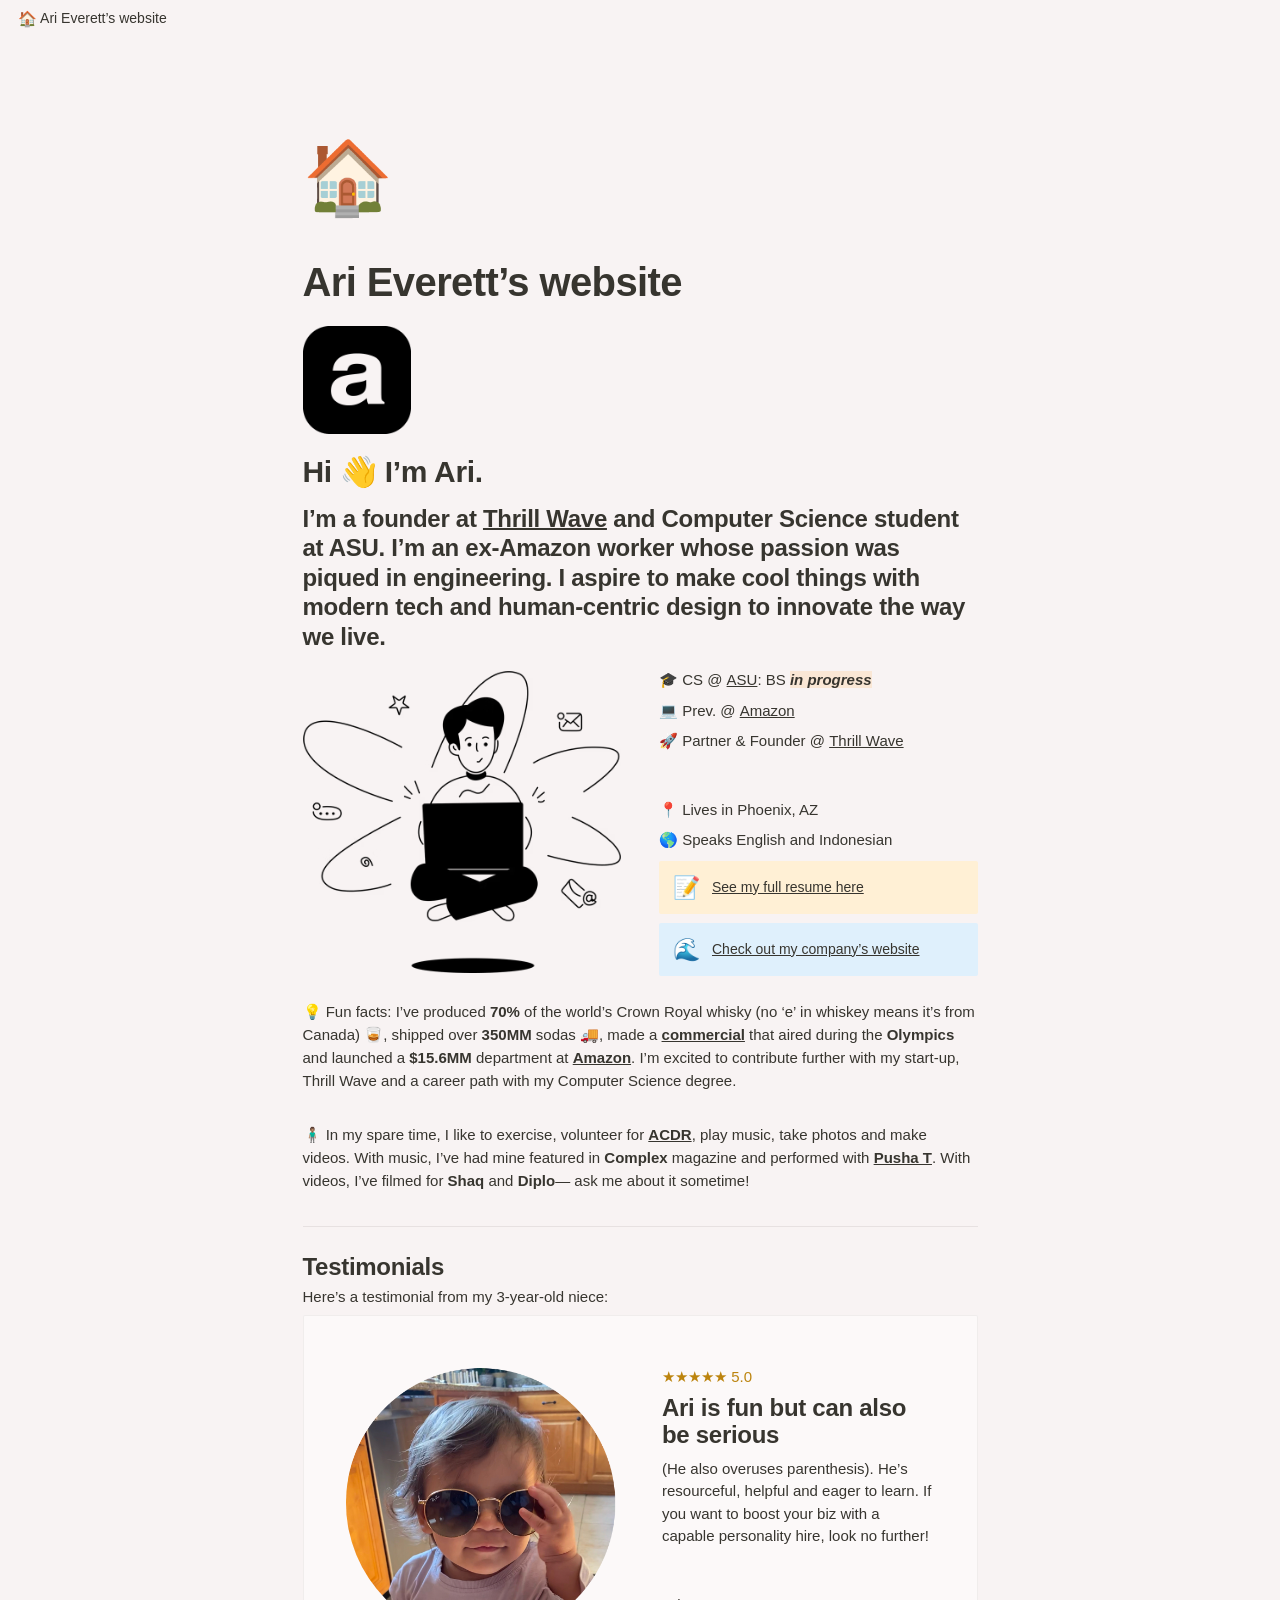
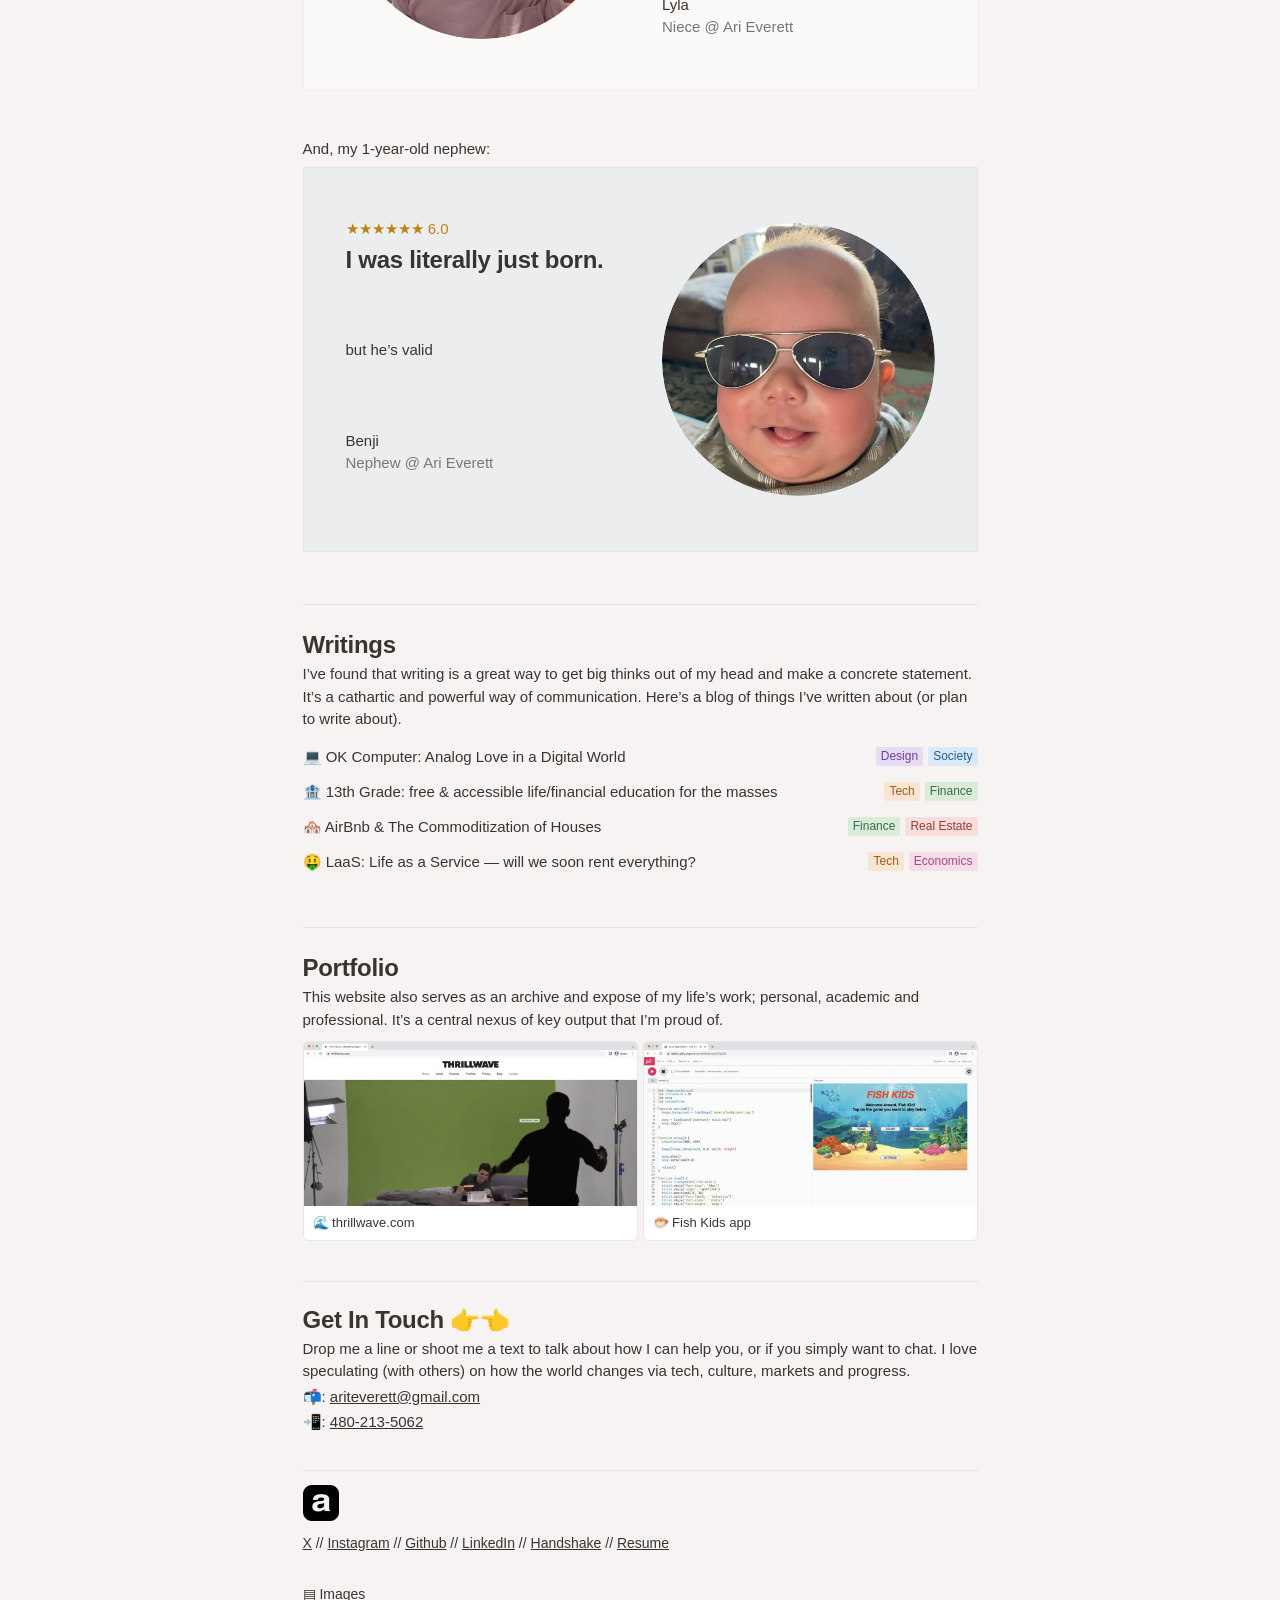
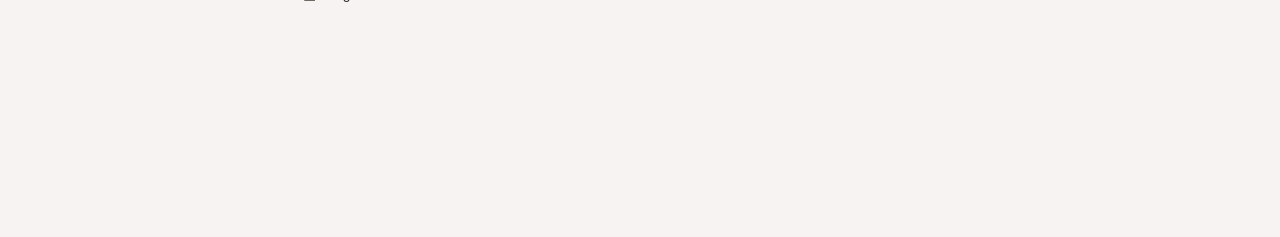
==== index.html @ 35feff37 "initial website upload" ====
<!doctype html>
<html lang="en">
  <head>
    <meta charset="utf-8" />
    <meta name="viewport" content="width=device-width,initial-scale=1" />
    <meta
      name="description"
      content="Ari Everett's website — computer science, writing, projects and contact information."
    />
    <meta name="theme-color" content="#f8f3f3" />
    <title>Ari Everett’s website</title>
    <link
      rel="icon"
      href="assets/original/ari-website-logo-wordmark.png"
      type="image/png"
    />
    <link rel="stylesheet" href="styles.css" />
  </head>
  <body class="home-page">
    <a href="#main" class="skip-link">Skip to content</a>
    <header class="site-header">
      <a href="./index.html" class="brand"
        ><span aria-hidden="true">🏠</span> Ari Everett’s website</a
      >
    </header>
    <main id="main" class="notion-page">
      <div class="page-icon" aria-hidden="true">🏠</div>
      <h1 class="page-title">Ari Everett’s website</h1>
      <figure class="wordmark">
        <img
          src="assets/original/ari-website-logo-wordmark.png"
          width="108"
          height="108"
          alt="Ari Everett's logo, a white a on black"
        />
      </figure>
      <section id="about" class="intro" aria-label="About Ari">
        <h2>Hi 👋 I’m Ari.</h2>
        <p class="intro-bold">
          I’m a founder at <a href="https://thrillwave.com/">Thrill Wave</a> and
          Computer Science student at ASU. I’m an ex-Amazon worker whose passion
          was piqued in engineering. I aspire to make cool things with modern
          tech and human-centric design to innovate the way we live.
        </p>
        <div class="profile-columns">
          <figure class="illustration">
            <img
              src="assets/original/7f15458a-ba9f-46fd-8fb2-d52055afeadf.png"
              alt="Black-and-white illustration of a person working on a laptop"
            />
          </figure>
          <div class="profile-facts">
            <p>
              🎓 CS @ <a href="https://wpcarey.asu.edu/">ASU</a>: BS
              <strong><em class="highlight-orange">in progress</em></strong>
            </p>
            <p>💻 Prev. @ <a href="https://amazon.com/">Amazon</a></p>
            <p>
              🚀 Partner &amp; Founder @
              <a href="https://thrillwave.com/">Thrill Wave</a>
            </p>
            <div class="fact-separator" aria-hidden="true"></div>
            <p>📍 Lives in Phoenix, AZ</p>
            <p>🌎 Speaks English and Indonesian</p>
            <a
              class="notion-callout resume"
              href="https://www.linkedin.com/in/ari-everett-a2522222/"
              ><span aria-hidden="true">📝</span>
              <span>See my full resume here</span></a
            >
            <a class="notion-callout company" href="https://thrillwave.com/"
              ><span aria-hidden="true">🌊</span>
              <span>Check out my company’s website</span></a
            >
          </div>
        </div>
        <p class="bio-paragraph">
          💡 Fun facts: I’ve produced <strong>70%</strong> of the world’s Crown
          Royal whisky (no ‘e’ in whiskey means it’s from Canada) 🥃, shipped
          over <strong>350MM</strong> sodas 🚚, made a
          <strong
            ><a href="https://www.youtube.com/watch?v=tZry4xuAfZs&t=1s"
              >commercial</a
            ></strong
          >
          that aired during the <strong>Olympics</strong> and launched a
          <strong>$15.6MM</strong> department at
          <strong><a href="https://amazon.com/">Amazon</a></strong
          >. I’m excited to contribute further with my start-up, Thrill Wave and
          a career path with my Computer Science degree.
        </p>
        <p class="bio-paragraph">
          🧍🏽‍♂️ In my spare time, I like to exercise, volunteer for
          <a href="https://instagram.com/arizonacattledogsrescue">ACDR</a>, play
          music, take photos and make videos. With music, I’ve had mine featured
          in <strong>Complex</strong> magazine and performed with
          <a
            href="https://open.spotify.com/track/3YqJ0iaDWM0aqEDQExd2j3?si=687bc37be6a9475b"
            >Pusha T</a
          >. With videos, I’ve filmed for <strong>Shaq</strong> and
          <strong>Diplo</strong>— ask me about it sometime!
        </p>
      </section>
      <section class="section testimonials" id="testimonials">
        <h2>Testimonials</h2>
        <p class="section-description">
          Here’s a testimonial from my 3-year-old niece:
        </p>
        <article class="testimonial-card lyla-card">
          <img
            class="testimonial-photo"
            src="assets/original/lyla-ari-website.png"
            alt="Lyla wearing sunglasses"
            loading="eager"
          />
          <div class="testimonial-text">
            <div class="stars">★★★★★ 5.0</div>
            <h3>Ari is fun but can also be serious</h3>
            <p>
              (He also overuses parenthesis). He’s resourceful, helpful and
              eager to learn. If you want to boost your biz with a capable
              personality hire, look no further!
            </p>
            <p class="testimonial-credit">
              Lyla<br /><span>Niece @ Ari Everett</span>
            </p>
          </div>
        </article>
        <p class="section-description nephew-label">
          And, my 1-year-old nephew:
        </p>
        <article class="testimonial-card benji-card">
          <div class="testimonial-text">
            <div class="stars">★★★★★★ 6.0</div>
            <h3>I was literally just born.</h3>
            <p class="benji-valid">but he’s valid</p>
            <p class="testimonial-credit">
              Benji<br /><span>Nephew @ Ari Everett</span>
            </p>
          </div>
          <img
            class="testimonial-photo"
            src="assets/original/benji-sunglasses-arieverett-website.png"
            alt="Benji wearing sunglasses"
            loading="eager"
          />
        </article>
      </section>
      <section class="section writings" id="writing">
        <h2>Writings</h2>
        <p class="section-description">
          I’ve found that writing is a great way to get big thinks out of my
          head and make a concrete statement. It’s a cathartic and powerful way
          of communication. Here’s a blog of things I’ve written about (or plan
          to write about).
        </p>
        <div class="writing-rows">
          <div class="writing-row">
            <a href="writing/ok-computer.html"
              ><span aria-hidden="true">💻</span> OK Computer: Analog Love in a
              Digital World</a
            >
            <div class="tags">
              <span class="tag purple">Design</span
              ><span class="tag blue">Society</span>
            </div>
          </div>
          <div class="writing-row">
            <a href="writing/13th-grade.html"
              ><span aria-hidden="true">🏦</span> 13th Grade: free &amp;
              accessible life/financial education for the masses</a
            >
            <div class="tags">
              <span class="tag orange">Tech</span
              ><span class="tag green">Finance</span>
            </div>
          </div>
          <div class="writing-row">
            <a href="writing/airbnb-and-houses.html"
              ><span aria-hidden="true">🏘️</span> AirBnb &amp; The
              Commoditization of Houses</a
            >
            <div class="tags">
              <span class="tag green">Finance</span
              ><span class="tag red">Real Estate</span>
            </div>
          </div>
          <div class="writing-row">
            <a href="writing/life-as-a-service.html"
              ><span aria-hidden="true">🤑</span> LaaS: Life as a Service — will
              we soon rent everything?</a
            >
            <div class="tags">
              <span class="tag orange">Tech</span
              ><span class="tag pink">Economics</span>
            </div>
          </div>
        </div>
      </section>
      <section class="section portfolio" id="portfolio">
        <h2>Portfolio</h2>
        <p class="section-description">
          This website also serves as an archive and expose of my life’s work;
          personal, academic and professional. It’s a central nexus of key
          output that I’m proud of.
        </p>
        <div class="portfolio-grid">
          <a class="portfolio-card" href="portfolio/thrill-wave.html"
            ><img
              src="assets/portfolio-thrillwave-com-screen-shot-2022-11-09-at-3-14-25-pm-thumb.jpg"
              alt="Screenshot of the Thrill Wave website"
              loading="eager"
            /><span>🌊 thrillwave.com</span></a
          >
          <a class="portfolio-card" href="portfolio/fish-kids.html"
            ><img
              src="assets/portfolio-fish-kids-app-screen-shot-2022-11-09-at-3-31-54-pm-thumb.jpg"
              alt="Screenshot of the Fish Kids app"
              loading="eager"
            /><span>🐡 Fish Kids app</span></a
          >
        </div>
      </section>
      <section class="section contact" id="contact">
        <h2>Get In Touch 👉👈</h2>
        <p>
          Drop me a line or shoot me a text to talk about how I can help you, or
          if you simply want to chat. I love speculating (with others) on how
          the world changes via tech, culture, markets and progress.
        </p>
        <p>
          📬: <a href="mailto:ariteverett@gmail.com">ariteverett@gmail.com</a>
        </p>
        <p>📲: <a href="tel:+14802135062">480-213-5062</a></p>
      </section>
      <footer class="page-footer">
        <img
          src="assets/original/ari-website-logo-wordmark-1.png"
          width="36"
          height="36"
          alt="Ari logo"
        />
        <p>
          <a href="https://x.com/arieverett_">X</a> //
          <a href="https://instagram.com/ari.everett">Instagram</a> //
          <a href="https://github.com/arieverett">Github</a> //
          <a href="https://www.linkedin.com/in/ari-everett-a2522222/"
            >LinkedIn</a
          >
          //
          <a href="https://asu.joinhandshake.com/stu/users/40509459"
            >Handshake</a
          >
          //
          <a href="https://www.linkedin.com/in/ari-everett-a2522222/">Resume</a>
        </p>
        <p class="images-link"><a href="images.html">▤ Images</a></p>
      </footer>
    </main>
  </body>
</html>
---- styles.css ----
/* Responsive, framework-free reconstruction of the user's Super-hosted Notion page. */
:root {
  color-scheme: light;
  --page: #f8f3f3;
  --ink: #37352f;
  --faint: rgba(55, 53, 47, 0.09);
}
* {
  box-sizing: border-box;
}
html {
  scroll-behavior: smooth;
}
body {
  margin: 0;
  background: var(--page);
  color: var(--ink);
  font:
    16px/1.5 -apple-system,
    BlinkMacSystemFont,
    "Segoe UI",
    Helvetica,
    Arial,
    sans-serif;
}
a {
  color: inherit;
  text-decoration: underline;
  text-underline-offset: 1px;
}
a:focus-visible {
  outline: 2px solid #2383e2;
  outline-offset: 3px;
}
.skip-link {
  position: absolute;
  left: 12px;
  top: -100px;
  background: white;
  padding: 8px;
  z-index: 20;
}
.skip-link:focus {
  top: 12px;
}
.site-header {
  height: 38px;
  display: flex;
  align-items: center;
  padding: 0 18px;
  font-size: 14px;
}
.brand {
  font-size: 14px;
  text-decoration: none;
  white-space: nowrap;
  font-weight: 400;
}
.brand span {
  font-size: 15px;
  vertical-align: -1px;
}
.notion-page {
  width: 675px;
  max-width: calc(100% - 44px);
  margin: 96px auto 0;
  position: relative;
  left: 0;
  padding-bottom: 220px;
}
.page-icon {
  font-size: 72px;
  line-height: 1.2;
  height: 114px;
  margin-bottom: 10px;
}
.page-title {
  font-size: 40px;
  letter-spacing: -0.015em;
  line-height: 1.2;
  margin: 0 0 20px;
  font-weight: 700;
}
.wordmark {
  margin: 0 0 19px;
  line-height: 0;
}
.wordmark img {
  height: 108px;
  width: 108px;
  object-fit: contain;
}
.intro h2 {
  font-size: 30px;
  line-height: 1.25;
  margin: 0 0 13px;
  font-weight: 700;
  letter-spacing: -0.01em;
}
.intro-bold {
  font-size: 24px;
  line-height: 1.23;
  font-weight: 700;
  margin: 0 0 18px;
  letter-spacing: -0.012em;
}
.profile-columns {
  display: grid;
  grid-template-columns: 1fr 1fr;
  gap: 38px;
  align-items: start;
  min-height: 305px;
}
.illustration {
  margin: 0;
  display: flex;
  align-items: center;
  justify-content: center;
  padding-top: 2px;
}
.illustration img {
  display: block;
  width: 100%;
  max-width: 330px;
  height: auto;
}
.profile-facts {
  font-size: 15px;
  line-height: 1.5;
}
.profile-facts p {
  margin: 0 0 8px;
}
.profile-facts a {
  font-weight: 500;
}
.fact-separator {
  height: 38px;
}
.highlight-orange {
  background: #fae7d5;
  font-weight: 700;
  font-style: italic;
}
.notion-callout {
  display: flex;
  align-items: center;
  min-height: 50px;
  padding: 10px 14px;
  margin: 9px 0 0;
  gap: 12px;
  text-decoration: none;
  font-size: 14px;
  border-radius: 2px;
}
.notion-callout span:last-child {
  text-decoration: underline;
}
.notion-callout span:first-child {
  font-size: 22px;
}
.resume {
  background: #fff0d5;
}
.company {
  background: #dff0fc;
}
.bio-paragraph {
  font-size: 15px;
  line-height: 1.55;
  margin: 24px 0 30px;
}
.bio-paragraph a {
  font-weight: 600;
}
.section {
  border-top: 1px solid var(--faint);
  padding-top: 24px;
  margin-top: 34px;
}
.section h2 {
  font-weight: 700;
  font-size: 24px;
  line-height: 1.3;
  margin: 0 0 3px;
  letter-spacing: -0.012em;
}
.section-description {
  font-size: 15px;
  line-height: 1.5;
  margin: 0 0 7px;
}
.testimonial-card {
  min-height: 368px;
  display: grid;
  grid-template-columns: 1fr 1fr;
  gap: 44px;
  padding: 50px 42px;
  align-items: start;
  border: 1px solid rgba(55, 53, 47, 0.06);
  border-radius: 2px;
  background: rgba(255, 255, 255, 0.5);
}
.testimonial-photo {
  width: 100%;
  max-width: 290px;
  aspect-ratio: 1;
  object-fit: cover;
  border-radius: 50%;
  align-self: center;
}
.testimonial-text {
  font-size: 15px;
  min-width: 0;
}
.stars {
  font-size: 15px;
  color: #bc840e;
  margin-bottom: 5px;
}
.testimonial-text h3 {
  font-size: 24px;
  line-height: 1.15;
  letter-spacing: -0.012em;
  margin: 0 0 9px;
}
.testimonial-text p {
  margin: 0;
  line-height: 1.5;
}
.testimonial-credit {
  margin-top: 46px !important;
}
.testimonial-credit span {
  color: #787774;
}
.nephew-label {
  margin-top: 48px;
  margin-bottom: 7px;
}
.benji-card {
  background: #ecedee;
  min-height: 385px;
  grid-template-columns: 1fr 1fr;
  align-items: center;
}
.benji-card .testimonial-text {
  align-self: start;
}
.benji-valid {
  margin-top: 66px !important;
}
.benji-card .testimonial-credit {
  margin-top: 68px !important;
}
.writings {
  margin-top: 52px;
  padding-top: 24px;
}
.writing-rows {
  margin: 8px 0 0;
}
.writing-row {
  display: grid;
  grid-template-columns: minmax(0, 1fr) auto;
  gap: 10px;
  align-items: center;
  min-height: 35px;
  font-size: 15px;
  line-height: 1.4;
}
.writing-row a {
  text-decoration: none;
}
.writing-row a:hover {
  text-decoration: underline;
}
.tags {
  display: flex;
  justify-content: flex-end;
  gap: 5px;
  flex-wrap: wrap;
}
.tag {
  font-size: 12px;
  line-height: 1.4;
  padding: 1px 5px;
  border-radius: 2px;
  white-space: nowrap;
}
.purple {
  background: #e8dcf2;
  color: #6940a5;
}
.blue {
  background: #d9e9f7;
  color: #285c8c;
}
.orange {
  background: #f8e5d2;
  color: #a05c19;
}
.green {
  background: #daeadb;
  color: #396f47;
}
.red {
  background: #f8dddd;
  color: #a03832;
}
.pink {
  background: #f5ddea;
  color: #ac467c;
}
.portfolio {
  margin-top: 48px;
}
.portfolio-grid {
  display: grid;
  grid-template-columns: 1fr 1fr;
  gap: 5px;
  margin-top: 10px;
}
.portfolio-card {
  display: block;
  background: #fff;
  border: 1px solid #e9e5e5;
  border-radius: 5px;
  overflow: hidden;
  text-decoration: none;
  font-size: 13px;
}
.portfolio-card:hover {
  border-color: #aaa;
}
.portfolio-card img {
  width: 100%;
  height: 164px;
  object-fit: cover;
  object-position: top;
  display: block;
}
.portfolio-card span {
  display: block;
  padding: 7px 9px;
}
.contact {
  margin-top: 40px;
  padding-top: 22px;
}
.contact h2 {
  margin-bottom: 3px;
}
.contact p {
  font-size: 15px;
  line-height: 1.5;
  margin: 0 0 3px;
}
.page-footer {
  border-top: 1px solid var(--faint);
  margin-top: 36px;
  padding-top: 14px;
  font-size: 14px;
}
.page-footer img {
  display: block;
  width: 36px;
  height: 36px;
}
.page-footer p {
  margin: 12px 0;
}
.page-footer .images-link {
  margin-top: 30px;
}
.page-footer .images-link a {
  text-decoration: none;
}
/* Existing exported writing and portfolio pages remain readable and functional. */
.page-shell {
  max-width: 700px;
  margin: 0 auto;
  padding: 0 22px;
}
.page-shell .site-header {
  padding: 0;
  margin-top: 15px;
  height: auto;
  min-height: 32px;
  border-bottom: 1px solid var(--faint);
  display: flex;
  justify-content: space-between;
  gap: 15px;
}
.page-shell .brand {
  font-weight: 600;
}
.page-shell .main-nav {
  display: flex;
  gap: 13px;
  flex-wrap: wrap;
  font-size: 12px;
}
.page-shell .main-nav a {
  text-decoration: none;
}
.detail-page {
  padding: 70px 0;
  max-width: 700px;
  margin: 0 auto;
}
.back-link {
  font-size: 14px;
  text-decoration: none;
  display: inline-block;
  margin-bottom: 22px;
}
.section-kicker {
  font-size: 12px;
  color: #787774;
  letter-spacing: 0.05em;
}
.detail-heading {
  font-size: 38px;
  line-height: 1.2;
  margin: 13px 0 14px;
  overflow-wrap: anywhere;
}
.detail-meta {
  font-size: 13px;
  color: #787774;
  margin-bottom: 25px;
}
.detail-content {
  font-size: 16px;
  line-height: 1.6;
  overflow-wrap: anywhere;
}
.detail-content p {
  margin-bottom: 20px;
}
.detail-content a {
  overflow-wrap: anywhere;
}
.detail-content figure {
  margin: 25px 0;
}
.detail-content figure img {
  display: block;
  max-width: 100%;
  height: auto;
}
.detail-bottom {
  border-top: 1px solid var(--faint);
  margin-top: 50px;
  padding-top: 20px;
}
.footer {
  border-top: 1px solid var(--faint);
  padding: 20px 0 45px;
  display: flex;
  justify-content: space-between;
  font-size: 13px;
}
.detail-content .page-body {
  max-width: 100%;
}
/* The screenshot's mobile version is a narrow, stacked Notion column. */
@media (max-width: 900px) {
  .notion-page {
    left: 0;
    width: 700px;
    margin-top: 63px;
  }
}
@media (max-width: 600px) {
  body {
    font-size: 16px;
  }
  .site-header {
    height: 38px;
    padding: 0 11px;
  }
  .brand {
    font-size: 13px;
  }
  .notion-page {
    max-width: calc(100% - 38px);
    margin-top: 65px;
    padding-bottom: 110px;
  }
  .page-icon {
    font-size: 72px;
    height: 98px;
  }
  .page-title {
    font-size: 36px;
    line-height: 1.13;
    margin-bottom: 17px;
  }
  .wordmark img {
    width: 90px;
    height: 90px;
  }
  .wordmark {
    margin-bottom: 22px;
  }
  .intro h2 {
    font-size: 27px;
    margin-bottom: 13px;
  }
  .intro-bold {
    font-size: 23px;
    line-height: 1.2;
    margin-bottom: 17px;
  }
  .profile-columns {
    grid-template-columns: 1fr;
    gap: 8px;
  }
  .illustration img {
    width: min(100%, 340px);
  }
  .profile-facts {
    font-size: 16px;
  }
  .fact-separator {
    height: 22px;
  }
  .bio-paragraph {
    font-size: 16px;
    margin: 24px 0 35px;
  }
  .section {
    margin-top: 35px;
    padding-top: 20px;
  }
  .section h2 {
    font-size: 24px;
  }
  .section-description {
    font-size: 15px;
  }
  .testimonial-card {
    grid-template-columns: 1fr;
    gap: 30px;
    padding: 35px 30px;
    min-height: 0;
  }
  .testimonial-photo {
    width: 100%;
    max-width: 260px;
    justify-self: center;
  }
  .testimonial-text h3 {
    font-size: 24px;
  }
  .testimonial-credit {
    margin-top: 40px !important;
  }
  .benji-card .testimonial-text {
    order: 0;
  }
  .benji-card .testimonial-photo {
    order: 1;
  }
  .benji-valid {
    margin-top: 50px !important;
  }
  .benji-card .testimonial-credit {
    margin-top: 48px !important;
  }
  .nephew-label {
    margin-top: 32px;
  }
  .writing-row {
    grid-template-columns: 1fr;
    gap: 2px;
    margin: 8px 0;
  }
  .tags {
    justify-content: flex-start;
    padding-left: 20px;
  }
  .portfolio-grid {
    grid-template-columns: 1fr;
    gap: 12px;
  }
  .portfolio-card img {
    height: 210px;
  }
  .page-footer {
    font-size: 14px;
  }
  .page-shell .site-header {
    display: block;
    padding: 10px 0;
  }
  .page-shell .main-nav {
    padding: 8px 0;
  }
  .detail-page {
    padding: 43px 0;
  }
  .detail-heading {
    font-size: 32px;
  }
}
@media (prefers-reduced-motion: reduce) {
  html {
    scroll-behavior: auto;
  }
}

.home-page .notion-page {
  left: 0 !important;
}
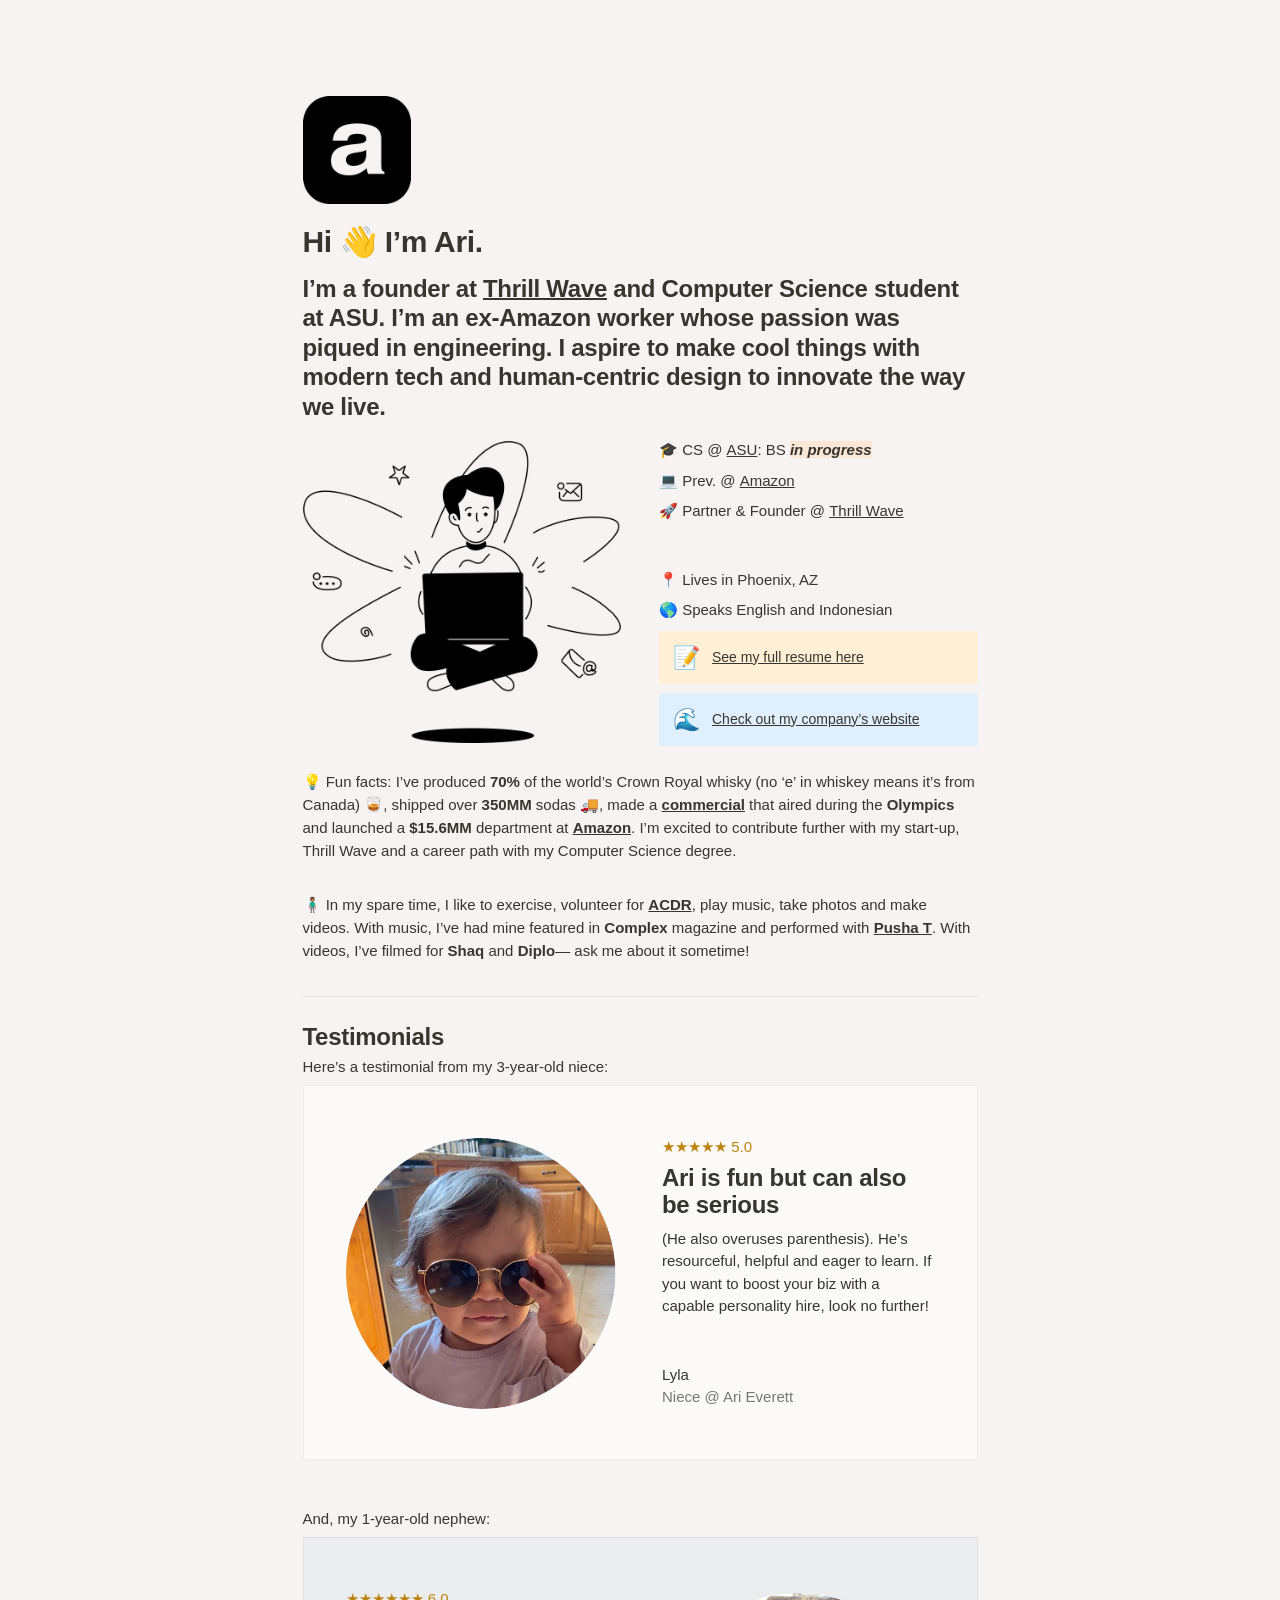
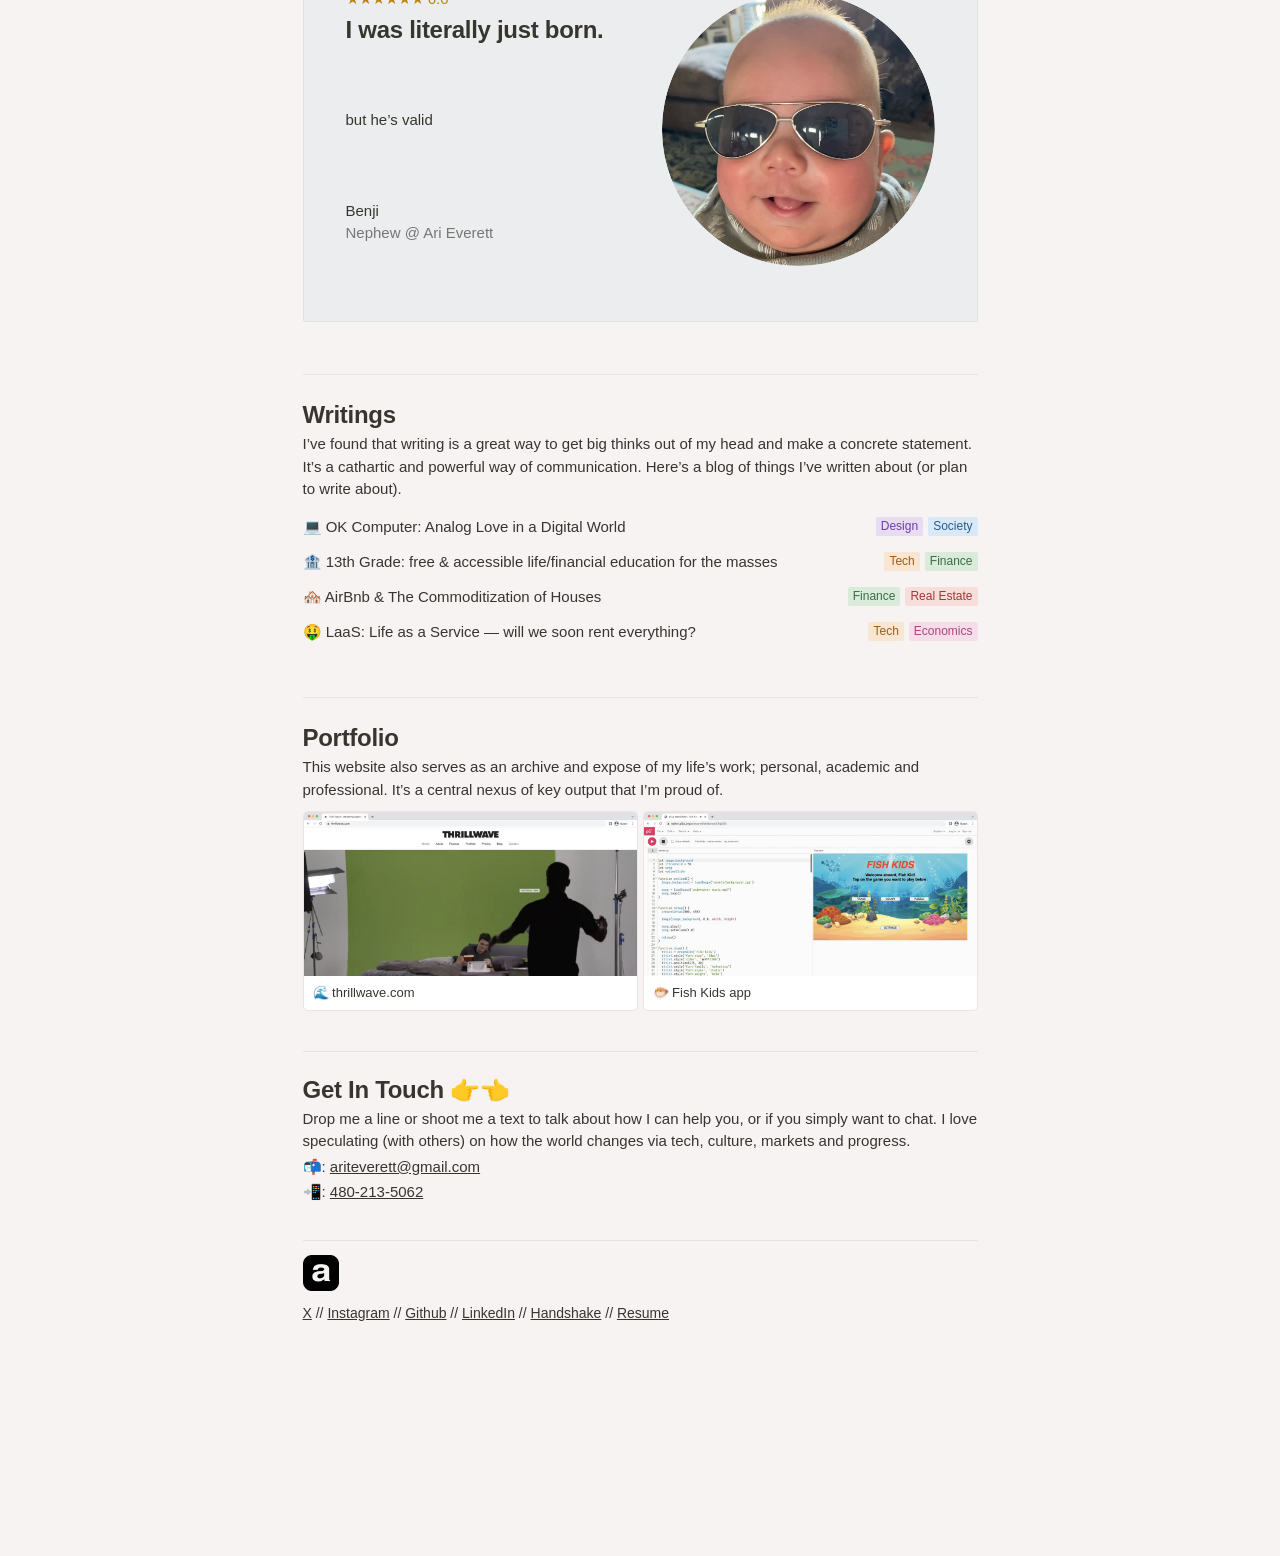
==== commit 3203ab10: "homepage update - header and footer removals" ====
--- a/index.html
+++ b/index.html
@@ -18,14 +18,9 @@
   </head>
   <body class="home-page">
     <a href="#main" class="skip-link">Skip to content</a>
-    <header class="site-header">
-      <a href="./index.html" class="brand"
-        ><span aria-hidden="true">🏠</span> Ari Everett’s website</a
-      >
-    </header>
+
     <main id="main" class="notion-page">
-      <div class="page-icon" aria-hidden="true">🏠</div>
-      <h1 class="page-title">Ari Everett’s website</h1>
+      
       <figure class="wordmark">
         <img
           src="assets/original/ari-website-logo-wordmark.png"
@@ -35,7 +30,7 @@
         />
       </figure>
       <section id="about" class="intro" aria-label="About Ari">
-        <h2>Hi 👋 I’m Ari.</h2>
+        <h1>Hi 👋 I’m Ari.</h1>
         <p class="intro-bold">
           I’m a founder at <a href="https://thrillwave.com/">Thrill Wave</a> and
           Computer Science student at ASU. I’m an ex-Amazon worker whose passion
@@ -254,7 +249,6 @@
           //
           <a href="https://www.linkedin.com/in/ari-everett-a2522222/">Resume</a>
         </p>
-        <p class="images-link"><a href="images.html">▤ Images</a></p>
       </footer>
     </main>
   </body>
--- a/styles.css
+++ b/styles.css
@@ -90,7 +90,7 @@
   width: 108px;
   object-fit: contain;
 }
-.intro h2 {
+.intro h1 {
   font-size: 30px;
   line-height: 1.25;
   margin: 0 0 13px;
@@ -505,7 +505,7 @@
   .wordmark {
     margin-bottom: 22px;
   }
-  .intro h2 {
+  .intro h1 {
     font-size: 27px;
     margin-bottom: 13px;
   }
